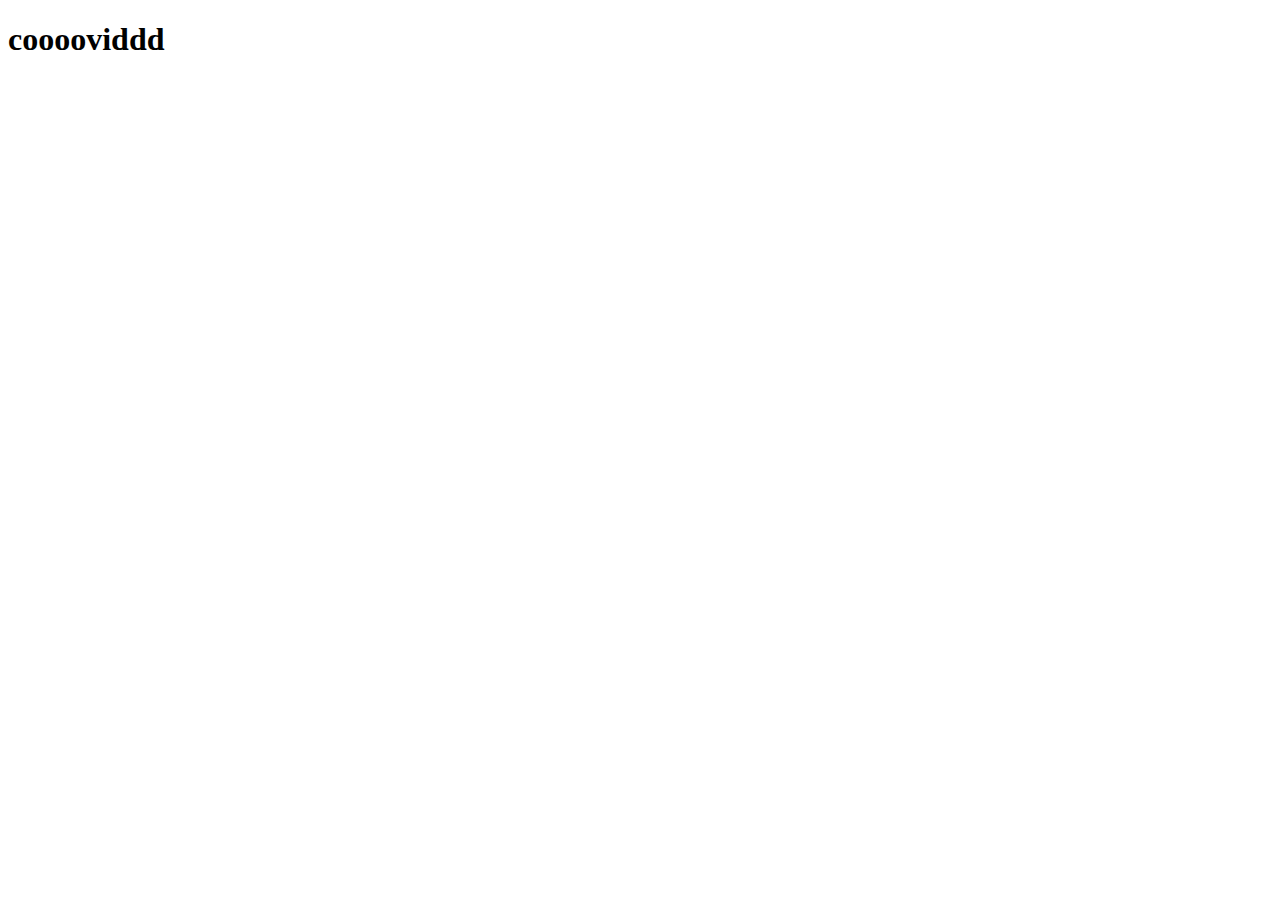
==== pages/Covid/covid.html @ 8e658cd2 "initial commit" ====
<!DOCTYPE html>
<html lang="en">
  <head>
    <meta charset="UTF-8" />
    <meta name="viewport" content="width=device-width, initial-scale=1.0" />
    <title>COVID-QUESTIONARY</title>
  </head>
  <body>
    <h1>cooooviddd</h1>
  </body>
</html>
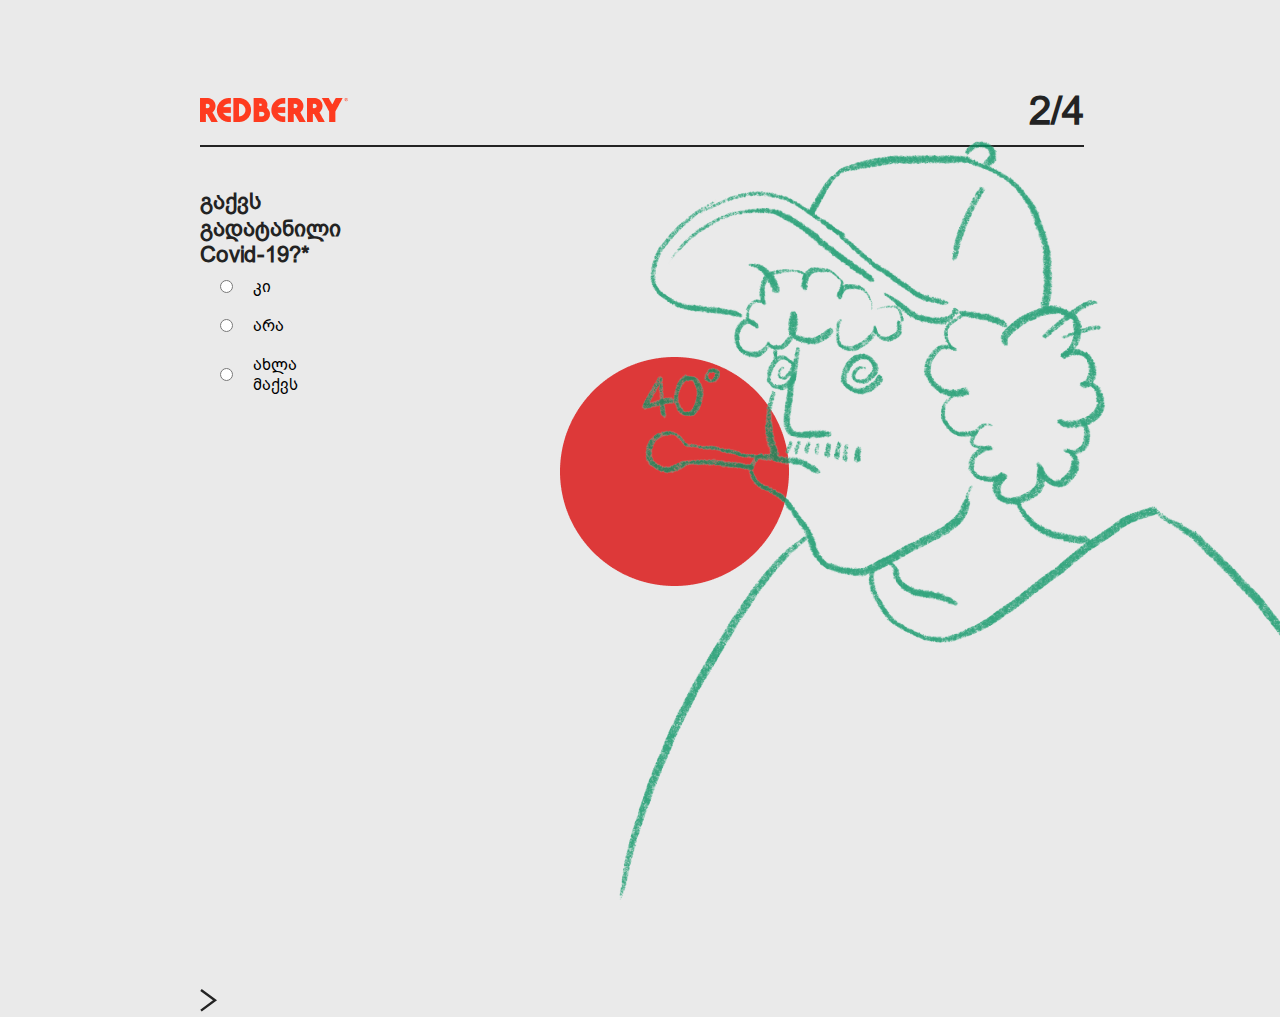
==== commit 387e681d: "modified covid pages" ====
--- a/pages/Covid/covid.html
+++ b/pages/Covid/covid.html
@@ -3,9 +3,69 @@
   <head>
     <meta charset="UTF-8" />
     <meta name="viewport" content="width=device-width, initial-scale=1.0" />
-    <title>COVID-QUESTIONARY</title>
+    <link rel="stylesheet" href="/common.css" />
+    <link rel="stylesheet" href="./covid.css" />
+    <title>COVID-QUESTIONNAIRE</title>
   </head>
   <body>
-    <h1>cooooviddd</h1>
+    <main>
+      <header>
+        <div class="header-top">
+          <img src="/assets/title.png" alt="company title" />
+          <span>2/4</span>
+        </div>
+        <hr />
+      </header>
+      <section class="content">
+        <form>
+          <h2>გაქვს გადატანილი Covid-19?*</h2>
+          <div class="input-box">
+            <input type="radio" name="covid_status" id="covid_yes" />
+            <label for="covid_yes">კი</label>
+          </div>
+
+          <div class="input-box">
+            <input type="radio" name="covid_status" id="covid_no" />
+            <label for="covid_no">არა</label>
+          </div>
+
+          <div class="input-box">
+            <input type="radio" name="covid_status" id="covid_now" />
+            <label for="covid_now">ახლა მაქვს</label>
+          </div>
+
+          <h2 class="test-question">ანტისხეულების ტესტი გაქვს გაკეთებული?*</h2>
+          <div class="input-box test-box">
+            <input type="radio" name="test_status" id="test_yes" />
+            <label for="test_yes">კი</label>
+          </div>
+
+          <div class="input-box test-box">
+            <input type="radio" name="test_status" id="test_no" />
+            <label for="test_no">არა</label>
+          </div>
+        </form>
+        <img src="/assets/temperature.png" alt="man" class="info-img" />
+      </section>
+
+      <div class="butoons">
+        <button class="next-btn" onclick="onNextPage()">
+          <svg
+            width="18"
+            height="23"
+            viewBox="0 0 18 23"
+            fill="none"
+            xmlns="http://www.w3.org/2000/svg"
+          >
+            <path
+              d="M1 1L15 11.3158L1 21.6316"
+              stroke="#232323"
+              stroke-width="2.4"
+            />
+          </svg>
+        </button>
+      </div>
+    </main>
+    <script src="./covid.js"></script>
   </body>
 </html>
--- a/common.css
+++ b/common.css
@@ -0,0 +1,25 @@
+@font-face {
+  font-family: "BPG Arial";
+  src: url(./assets/font/bpg_arial_2009.ttf) format("opentype");
+}
+
+* {
+  margin: 0;
+  padding: 0;
+  box-sizing: border-box;
+  font-family: "BPG Arial";
+}
+
+:root {
+  --background: #eaeaea;
+  --darkText: #232323;
+  --dark: #000000;
+  --warning: #626262;
+  --error: #f15524;
+}
+
+body {
+  width: 100vw;
+  height: 100vh;
+  background-color: var(--background);
+}
--- a/pages/Covid/covid.css
+++ b/pages/Covid/covid.css
@@ -0,0 +1,118 @@
+main {
+  width: 100%;
+  height: 100%;
+  padding: 90px 196px 104px 200px;
+  display: flex;
+  flex-direction: column;
+}
+
+header,
+.header-top {
+  width: 100%;
+}
+
+.header-top {
+  display: flex;
+  justify-content: space-between;
+  align-items: center;
+}
+
+.header-top span {
+  font-weight: 700;
+  font-size: 40px;
+  line-height: 40px;
+  color: var(--darkText);
+}
+
+header hr {
+  border: 1.8px solid var(--darkText);
+  margin-top: 15px;
+}
+
+.content {
+  display: flex;
+}
+
+form {
+  display: flex;
+  flex-direction: column;
+  margin-top: 42px;
+}
+
+form h2 {
+  font-size: 22px;
+  font-weight: 700;
+  line-height: 26.55px;
+  color: var(--darkText);
+  margin-bottom: 8px;
+}
+
+form hr {
+  width: 240px;
+  border: 0.8px solid var(--dark);
+  margin-top: 64px;
+}
+
+.info-img {
+  margin-left: 138px;
+  margin-top: -50px;
+  width: 949px;
+  height: 892px;
+}
+
+.warning {
+  font-weight: 400;
+  font-size: 16px;
+  line-height: 19.31px;
+  margin-top: 20px;
+  color: var(--warning);
+}
+
+.next-btn {
+  background-color: transparent;
+  border: none;
+  cursor: pointer;
+}
+
+.error-box {
+  width: fit-content;
+  height: 20px;
+  margin-bottom: 27px;
+}
+
+.error {
+  font-weight: 400;
+  font-size: 16px;
+  line-height: 19.31px;
+  color: var(--error);
+  margin-left: 20px;
+}
+
+.buttons {
+  margin-top: 56px;
+}
+
+.input-box {
+  display: flex;
+  align-items: center;
+  gap: 20px;
+  margin-left: 20px;
+  margin-bottom: 19px;
+}
+
+.test-question {
+  margin-top: 20px;
+  display: none;
+}
+
+.test-question.active {
+  display: block;
+}
+
+.test-box {
+  display: none;
+}
+
+.test-box.active {
+  display: flex;
+}
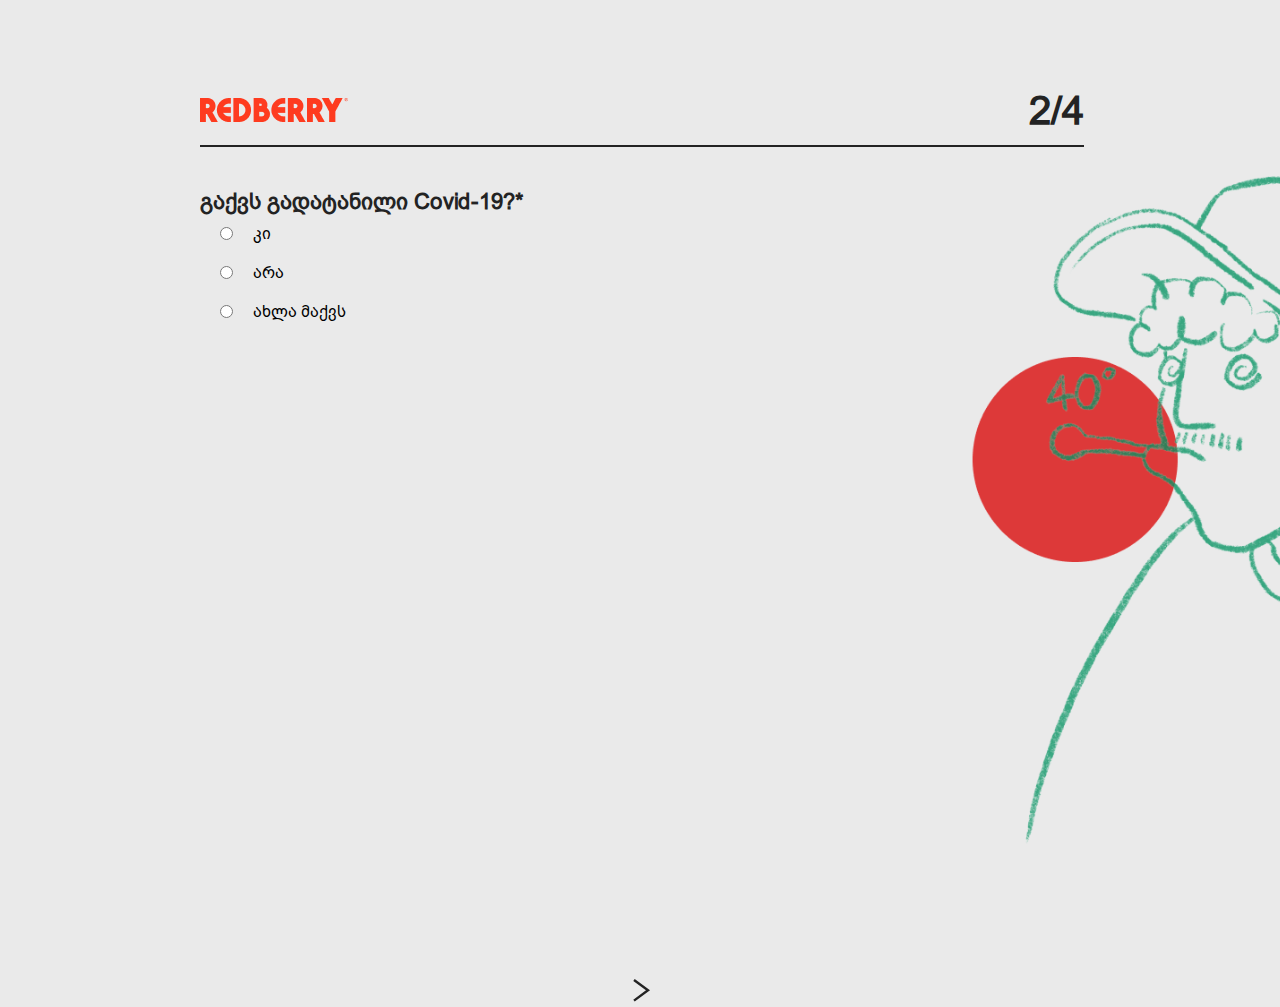
==== commit 1cf3f63c: "modify commo.css and covid files" ====
--- a/pages/Covid/covid.html
+++ b/pages/Covid/covid.html
@@ -44,11 +44,38 @@
             <input type="radio" name="test_status" id="test_no" />
             <label for="test_no">არა</label>
           </div>
+
+          <h2 class="test-amount-title">
+            თუ გახსოვს, გთხოვ მიუთითე ტესტის მიახლოებითი რიცხვი და ანტისხეულების
+            რაოდენობა*
+          </h2>
+          <input
+            type="text"
+            name="test_date"
+            id="test_date"
+            placeholder="რიცხვი"
+          />
+          <input
+            type="text"
+            name="amount"
+            id="amount"
+            placeholder="ანტისხეულების რაოდენობა"
+          />
+
+          <h2 class="covid-date">
+            მიუთითე მიახლოებითი პერიოდი (დღე/თვე/წელი) როდის გქონდა Covid-19*
+          </h2>
+          <input
+            type="text"
+            name="covid-date"
+            id="covid_date"
+            placeholder="დდ/თთ/წწ"
+          />
         </form>
         <img src="/assets/temperature.png" alt="man" class="info-img" />
       </section>
 
-      <div class="butoons">
+      <div class="buttons">
         <button class="next-btn" onclick="onNextPage()">
           <svg
             width="18"
--- a/common.css
+++ b/common.css
@@ -23,3 +23,39 @@
   height: 100vh;
   background-color: var(--background);
 }
+
+main {
+  width: 100%;
+  height: 100%;
+  padding: 90px 196px 104px 200px;
+  display: flex;
+  flex-direction: column;
+}
+
+header,
+.header-top {
+  width: 100%;
+}
+
+.header-top {
+  display: flex;
+  justify-content: space-between;
+  align-items: center;
+}
+
+.header-top span {
+  font-weight: 700;
+  font-size: 40px;
+  line-height: 40px;
+  color: var(--darkText);
+}
+
+header hr {
+  border: 1.8px solid var(--darkText);
+  margin-top: 15px;
+}
+
+.content {
+  display: flex;
+  /* justify-content: space-around; */
+}
--- a/pages/Covid/covid.css
+++ b/pages/Covid/covid.css
@@ -1,42 +1,8 @@
-main {
-  width: 100%;
-  height: 100%;
-  padding: 90px 196px 104px 200px;
-  display: flex;
-  flex-direction: column;
-}
-
-header,
-.header-top {
-  width: 100%;
-}
-
-.header-top {
-  display: flex;
-  justify-content: space-between;
-  align-items: center;
-}
-
-.header-top span {
-  font-weight: 700;
-  font-size: 40px;
-  line-height: 40px;
-  color: var(--darkText);
-}
-
-header hr {
-  border: 1.8px solid var(--darkText);
-  margin-top: 15px;
-}
-
-.content {
-  display: flex;
-}
-
 form {
   display: flex;
   flex-direction: column;
   margin-top: 42px;
+  min-width: 600px;
 }
 
 form h2 {
@@ -54,10 +20,9 @@
 }
 
 .info-img {
-  margin-left: 138px;
-  margin-top: -50px;
-  width: 949px;
-  height: 892px;
+  margin-left: 100px;
+  margin-top: -23px;
+  width: 850px;
 }
 
 .warning {
@@ -89,6 +54,7 @@
 }
 
 .buttons {
+  margin: 0 auto;
   margin-top: 56px;
 }
 
@@ -116,3 +82,39 @@
 .test-box.active {
   display: flex;
 }
+
+form input[type="text"] {
+  margin-top: 8px;
+  width: 513px;
+  height: 50px;
+  font-size: 18px;
+  font-weight: 400;
+  line-height: 21.73px;
+  color: var(--darkText);
+  outline: none;
+  border: 0.8px solid var(--darkText);
+  background-color: transparent;
+  padding: 11px 20px 9px 20px;
+  margin-left: 20px;
+  display: none;
+}
+
+.test-amount-title {
+  display: none;
+}
+
+.test-amount-title.active {
+  display: block;
+}
+
+form input[type="text"].active {
+  display: block;
+}
+
+.covid-date {
+  display: none;
+}
+
+.covid-date.active {
+  display: block;
+}
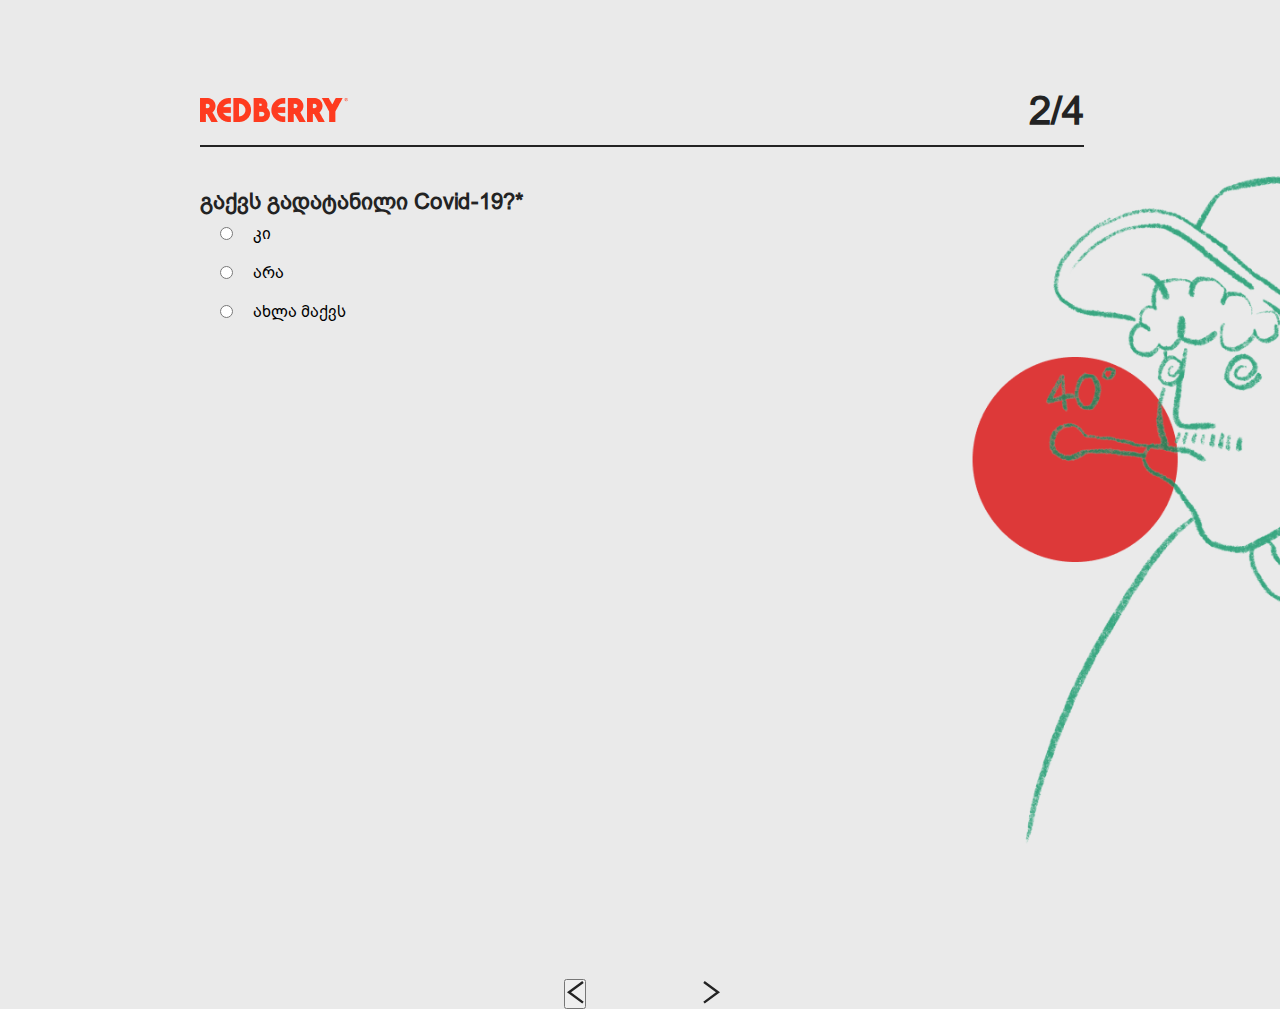
==== commit 7cad1a87: "modify covid and vaccine files" ====
--- a/pages/Covid/covid.html
+++ b/pages/Covid/covid.html
@@ -68,7 +68,7 @@
           <input
             type="text"
             name="covid-date"
-            id="covid_date"
+            id="covid-date"
             placeholder="დდ/თთ/წწ"
           />
         </form>
@@ -76,6 +76,21 @@
       </section>
 
       <div class="buttons">
+        <button onclick="onPreviousPage()">
+          <svg
+            width="18"
+            height="23"
+            viewBox="0 0 18 23"
+            fill="none"
+            xmlns="http://www.w3.org/2000/svg"
+          >
+            <path
+              d="M17 1L3 11.3158L17 21.6316"
+              stroke="#232323"
+              stroke-width="2.4"
+            />
+          </svg>
+        </button>
         <button class="next-btn" onclick="onNextPage()">
           <svg
             width="18"
--- a/pages/Covid/covid.css
+++ b/pages/Covid/covid.css
@@ -56,6 +56,8 @@
 .buttons {
   margin: 0 auto;
   margin-top: 56px;
+  display: flex;
+  gap: 117px;
 }
 
 .input-box {
